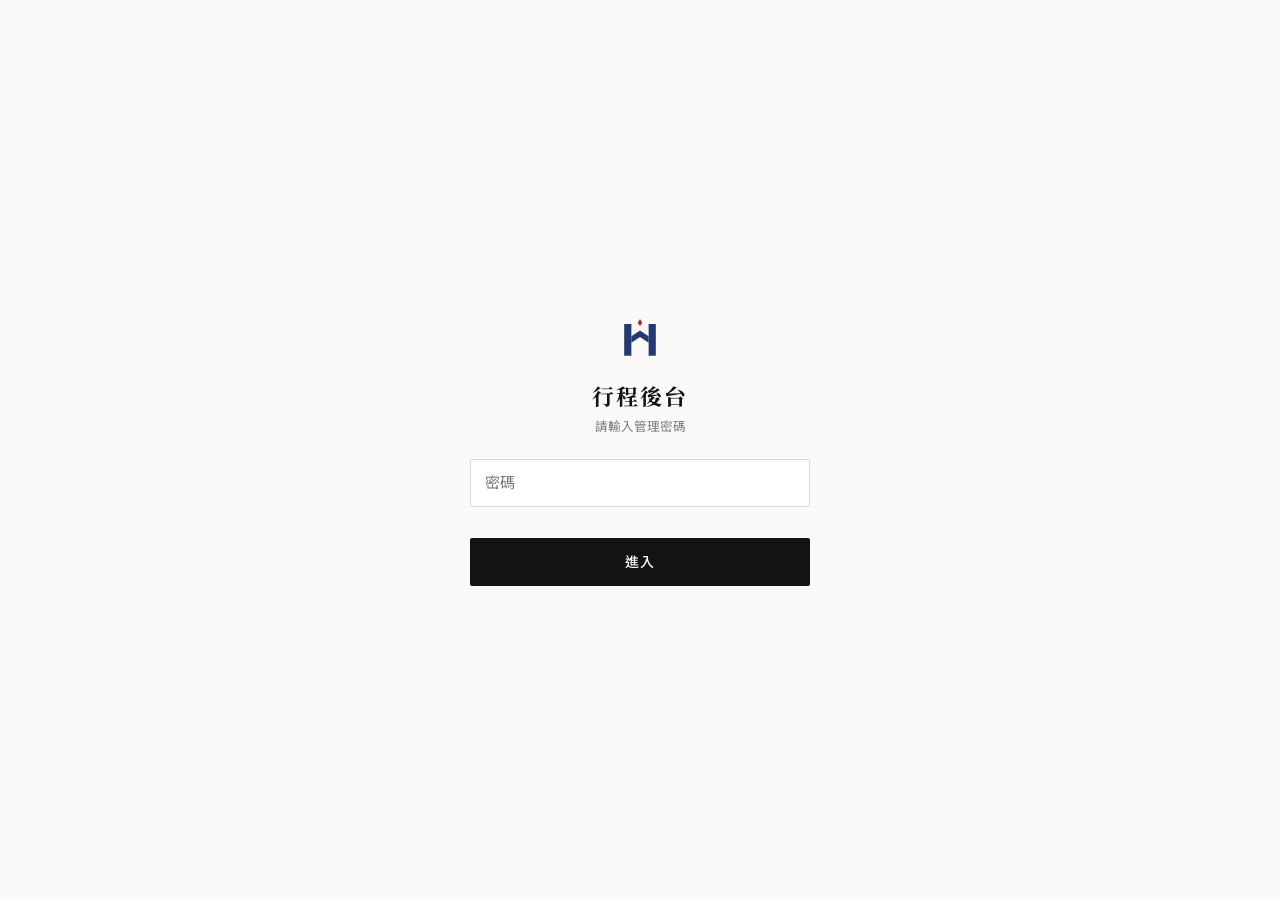
==== admin.html @ 2fbed754 "Build multi-page trilingual site: tours, custom, checkout, admin Expand the single-page company site" ====
<!DOCTYPE html>
<html lang="zh-Hant" data-lang="zh">
<head>
  <meta charset="utf-8">
  <meta name="viewport" content="width=device-width, initial-scale=1">
  <title>行程後台｜Hidden North</title>
  <meta name="robots" content="noindex">
  <link rel="icon" href="assets/symbol-color.svg" type="image/svg+xml">
  <link rel="preconnect" href="https://fonts.googleapis.com">
  <link rel="preconnect" href="https://fonts.gstatic.com" crossorigin>
  <link href="https://fonts.googleapis.com/css2?family=Fraunces:opsz,wght@9..144,400;9..144,500;9..144,600&family=DM+Sans:wght@400;500&family=Noto+Serif+TC:wght@400;500;600&family=Noto+Sans+TC:wght@400;500;700&display=swap" rel="stylesheet">
  <link rel="stylesheet" href="styles.css">
</head>
<body>
  <!-- passcode gate -->
  <div id="gate" style="position:fixed;inset:0;background:var(--snow);z-index:100;display:flex;align-items:center;justify-content:center;padding:24px">
    <form id="gate-form" style="width:100%;max-width:340px;text-align:center">
      <img src="assets/symbol-color.svg" alt="" width="46" height="46" style="margin:0 auto 20px">
      <h1 class="serif" style="font-size:22px;letter-spacing:.08em;margin:0 0 6px">行程後台</h1>
      <p class="admin-note" style="margin:0 0 20px">請輸入管理密碼</p>
      <input class="input" id="gate-pass" type="password" autocomplete="current-password" placeholder="密碼">
      <p class="err-msg" id="gate-err" style="text-align:left"></p>
      <button class="btn btn--primary btn--block" type="submit" style="margin-top:12px">進入</button>
    </form>
  </div>

  <div class="admin-wrap" id="admin" hidden>
    <div class="admin-bar">
      <div style="display:flex;align-items:center;gap:12px">
        <img src="assets/symbol-color.svg" alt="" width="30" height="30">
        <strong style="font-family:var(--sans-ui);letter-spacing:.06em">行程後台</strong>
        <span class="badge" id="count-badge" style="font-size:11px">—</span>
      </div>
      <div style="display:flex;gap:10px;flex-wrap:wrap">
        <button class="btn btn--outline" id="btn-add" style="min-height:42px;padding:11px 18px">＋ 新增行程</button>
        <button class="btn btn--outline" id="btn-reload" style="min-height:42px;padding:11px 18px">重新載入</button>
        <button class="btn btn--outline" id="btn-copy" style="min-height:42px;padding:11px 18px">複製 JSON</button>
        <button class="btn btn--primary" id="btn-export" style="min-height:42px;padding:11px 18px">匯出 tours.json</button>
      </div>
    </div>

    <p class="notice" style="margin-bottom:22px">
      編輯後請按「匯出 tours.json」下載檔案，覆蓋專案中的 <code>data/tours.json</code> 後 push（Vercel 會自動重新部署）。
      編輯中的內容會暫存於此瀏覽器。
    </p>

    <div class="admin-cols">
      <div>
        <div class="admin-list" id="tour-list"></div>
      </div>
      <div class="admin-editor" id="editor">
        <p class="admin-note">請從左側選擇行程，或新增一筆。</p>
      </div>
    </div>
  </div>

  <script src="admin.js"></script>
</body>
</html>
---- styles.css ----
/* =========================================================
   Hidden North — 会社紹介サイト
   Design tokens are fixed per the handoff spec.
   Palette (4 values only):
     墨黑  #141312   雪白 #FBFAF8
     七竈紅(晝) #A5303A   七竈紅(夜) #C4444F
   ========================================================= */

:root {
  --ink: #141312;
  --snow: #FBFAF8;
  --rowan-day: #A5303A;
  --rowan-night: #C4444F;
  --rowan-deep: #8A2731;

  --hairline: rgba(20, 19, 18, .16);
  --hairline-row: rgba(20, 19, 18, .14);
  --hairline-top: rgba(20, 19, 18, .3);
  --text-secondary: rgba(20, 19, 18, .8);
  --text-body: rgba(20, 19, 18, .88);
  --label: rgba(20, 19, 18, .55);
  --address: rgba(20, 19, 18, .62);
  --on-dark: rgba(251, 250, 248, .78);

  --serif-ja: 'Noto Serif JP', serif;
  --serif-tc: 'Noto Serif TC', serif;
  --sans-ja: 'Noto Sans JP', sans-serif;
  --sans-tc: 'Noto Sans TC', sans-serif;
  --fraunces: 'Fraunces', serif;
  --dm: 'DM Sans', sans-serif;
}

* { box-sizing: border-box; }

html { scroll-behavior: smooth; }

body {
  margin: 0;
  background: var(--snow);
  color: var(--ink);
  -webkit-font-smoothing: antialiased;
  text-rendering: optimizeLegibility;
}

a { color: var(--ink); text-decoration: none; }
a:hover { color: var(--rowan-day); }
::selection { background: rgba(165, 48, 58, .16); }

img { display: block; }

/* ---- Language visibility toggle ---- */
html[data-lang="ja"] .lang-zh,
html[data-lang="zh"] .lang-ja { display: none; }

/* Serif/sans helpers bound to active language */
html[data-lang="ja"] .serif { font-family: var(--serif-ja); }
html[data-lang="zh"] .serif { font-family: var(--serif-tc); }
html[data-lang="ja"] .sans  { font-family: var(--sans-ja); }
html[data-lang="zh"] .sans  { font-family: var(--sans-tc); }

/* =========================================================
   Eyebrow / section headings shared
   ========================================================= */
.eyebrow {
  font-family: var(--fraunces);
  font-weight: 500;
  font-size: 12.5px;
  letter-spacing: .42em;
  color: var(--rowan-day);
}
.section-h2 {
  margin: 16px 0 0;
  font-weight: 600;
  font-size: clamp(25px, 3vw, 33px);
  letter-spacing: .14em;
}

/* =========================================================
   0. Hero + nav
   ========================================================= */
.hero {
  position: relative;
  min-height: 92vh;
  display: flex;
  align-items: center;
  justify-content: center;
  background: var(--ink);
  overflow: hidden;
}
/* Full-bleed background photo, forced monochrome per spec.
   To swap the photo, replace assets/hero.jpg (2560×1440, 16:9). */
.hero__bg {
  position: absolute;
  inset: 0;
  background: #141312 url("assets/hero.jpg") center / cover no-repeat;
  filter: grayscale(1) contrast(1.04) brightness(.9);
}

.hero__scrim {
  position: absolute;
  inset: 0;
  background: linear-gradient(180deg,
    rgba(20, 19, 18, .62) 0%,
    rgba(20, 19, 18, .24) 42%,
    rgba(20, 19, 18, .58) 100%);
  pointer-events: none;
}

.nav {
  position: absolute;
  top: 0; left: 0; right: 0;
  z-index: 4;
  display: flex;
  align-items: center;
  justify-content: space-between;
  gap: 20px;
  flex-wrap: wrap;
  padding: 24px clamp(22px, 4vw, 54px);
}
.brand {
  display: flex;
  align-items: center;
  gap: 14px;
  color: var(--snow);
}
.brand:hover { color: var(--snow); opacity: .85; }
.brand img { height: 34px; }
.brand__word { display: flex; align-items: baseline; gap: 11px; }
.brand__latin {
  font-family: var(--fraunces);
  font-weight: 500;
  font-size: 18px;
  letter-spacing: .22em;
}
.brand__cjk {
  font-family: var(--serif-tc), var(--serif-ja);
  font-size: 14px;
  letter-spacing: .3em;
}

.nav__right {
  display: flex;
  align-items: center;
  gap: clamp(16px, 2.6vw, 34px);
  flex-wrap: wrap;
}
.nav__links {
  display: flex;
  gap: clamp(16px, 2.6vw, 34px);
  font-size: 13.5px;
  letter-spacing: .14em;
}
.nav__links a { color: var(--snow); }
.nav__links a:hover { color: var(--snow); opacity: .72; }

.lang-toggle {
  display: flex;
  align-items: center;
  gap: 4px;
  border: 1px solid rgba(251, 250, 248, .4);
  border-radius: 999px;
  padding: 4px 5px;
}
.lang-toggle button {
  font-family: var(--dm), var(--sans-ja), var(--sans-tc);
  font-size: 12.5px;
  letter-spacing: .06em;
  cursor: pointer;
  border: none;
  border-radius: 999px;
  padding: 5px 13px;
  transition: all .25s;
  background: transparent;
  color: rgba(251, 250, 248, .8);
}
.lang-toggle button[aria-pressed="true"] {
  background: rgba(251, 250, 248, .94);
  color: var(--ink);
}

.hero__title {
  position: relative;
  z-index: 2;
  text-align: center;
  padding: 130px 24px 90px;
  color: var(--snow);
}
.hero__title h1 {
  margin: 0;
  font-weight: 500;
  font-size: clamp(30px, 4.6vw, 54px);
  letter-spacing: .14em;
  line-height: 1.6;
  text-wrap: pretty;
}

/* =========================================================
   Generic section wrappers
   ========================================================= */
.section { background: var(--snow); }
.wrap-880 { max-width: 880px; margin: 0 auto; }
.wrap-720 { max-width: 720px; margin: 0 auto; text-align: center; }

/* 1. 理念 */
.philosophy { padding: clamp(110px, 14vw, 180px) 28px; }
.philosophy .lead {
  margin: 0;
  font-weight: 500;
  font-size: clamp(19px, 2.3vw, 25px);
  line-height: 2.3;
  letter-spacing: .07em;
  text-wrap: pretty;
}
.philosophy .rule {
  width: 28px; height: 2px;
  background: var(--rowan-day);
  margin: 56px auto;
}
.philosophy .body {
  margin: 0;
  font-size: clamp(15.5px, 1.5vw, 17.5px);
  line-height: 2.4;
  letter-spacing: .05em;
  color: var(--text-body);
  text-wrap: pretty;
}
.philosophy .body--emph {
  margin: 46px 0 0;
  font-weight: 600;
  color: var(--ink);
}

/* 2. 事業内容 */
.business { padding: 0 28px clamp(90px, 11vw, 140px); }
.biz-list {
  margin-top: 60px;
  border-top: 1px solid var(--hairline);
}
.biz-item {
  display: grid;
  grid-template-columns: clamp(52px, 8vw, 92px) 1fr;
  gap: 14px;
  padding: 38px 0;
  border-bottom: 1px solid var(--hairline);
}
.biz-item__num {
  font-family: var(--fraunces);
  font-size: 19px;
  color: var(--rowan-day);
  line-height: 1.6;
}
.biz-item h3 {
  margin: 0;
  font-weight: 600;
  font-size: 19px;
  letter-spacing: .06em;
  line-height: 1.7;
}
.biz-item p {
  margin: 14px 0 0;
  font-size: 15px;
  line-height: 1.95;
  letter-spacing: .02em;
  color: var(--text-secondary);
  text-wrap: pretty;
}
.biz-note {
  display: inline-block;
  margin-top: 10px;
  font-size: 13px;
  letter-spacing: .06em;
  color: var(--label);
}

/* 3. 会社概要 */
.company { padding: 0 28px clamp(100px, 12vw, 150px); }
.facts {
  margin-top: 56px;
  border-top: 1px solid var(--hairline-top);
}
.facts__row {
  display: grid;
  grid-template-columns: minmax(110px, 190px) 1fr;
  gap: 18px;
  padding: 22px 4px;
  border-bottom: 1px solid var(--hairline-row);
}
.facts__label {
  font-size: 13px;
  font-weight: 500;
  letter-spacing: .12em;
  color: var(--label);
  padding-top: 2px;
}
.facts__value {
  font-size: 15px;
  line-height: 1.9;
}

/* 4. 代表挨拶 */
.greeting { padding: 0 28px clamp(110px, 13vw, 170px); }
.greeting .msg {
  margin: 54px 0 0;
  font-size: clamp(17px, 1.9vw, 21px);
  line-height: 2.4;
  letter-spacing: .06em;
  text-wrap: pretty;
}
.greeting .sign {
  margin: 44px 0 0;
  font-size: 14px;
  letter-spacing: .14em;
  color: rgba(20, 19, 18, .7);
}

/* 5. 聯絡 */
.contact { padding: 0 28px clamp(120px, 14vw, 180px); }
.contact .desc {
  margin: 36px 0 0;
  font-size: 15px;
  line-height: 2;
  letter-spacing: .04em;
  color: var(--text-secondary);
}
.contact__cta { margin-top: 44px; }
.contact__cta a {
  font-family: var(--dm), var(--sans-ja), sans-serif;
  font-weight: 500;
  font-size: clamp(21px, 2.8vw, 28px);
  letter-spacing: .01em;
  color: var(--rowan-day);
  border-bottom: 1px solid rgba(165, 48, 58, .45);
  padding-bottom: 7px;
}
.contact__cta a:hover {
  color: var(--rowan-deep);
  border-bottom-color: var(--rowan-deep);
}
.contact__addr {
  margin: 40px 0 0;
  font-family: var(--sans-ja), var(--sans-tc);
  font-size: 14px;
  letter-spacing: .1em;
  color: var(--address);
}

/* 6. Footer */
.footer {
  background: var(--ink);
  color: var(--on-dark);
  padding: 76px 28px 58px;
}
.footer__inner {
  max-width: 880px;
  margin: 0 auto;
  display: flex;
  flex-direction: column;
  align-items: center;
  gap: 28px;
  text-align: center;
}
.footer__brand { display: flex; align-items: center; gap: 14px; }
.footer__brand img { height: 38px; }
.footer__word {
  display: flex;
  align-items: baseline;
  gap: 11px;
  color: var(--snow);
}
.footer__word .brand__latin { font-size: 17px; }
.footer__word .brand__cjk { font-size: 13.5px; }
.footer__lines {
  font-family: var(--sans-ja);
  font-size: 13.5px;
  letter-spacing: .06em;
  line-height: 2.1;
}
.footer__lines a { color: var(--on-dark); }
.footer__lines a:hover { color: var(--rowan-night); }
.footer__copy {
  font-family: var(--dm);
  font-size: 12px;
  letter-spacing: .16em;
  color: rgba(251, 250, 248, .48);
}

/* Reduced-motion respect */
@media (prefers-reduced-motion: reduce) {
  html { scroll-behavior: auto; }
  .lang-toggle button { transition: none; }
}

/* =========================================================
   ===============  MULTI-PAGE SITE (v2)  ==================
   Extends the brand tokens above. Trilingual: ja / zh / en.
   ========================================================= */
:root {
  --sans-ui: 'DM Sans', 'Noto Sans JP', 'Noto Sans TC', sans-serif;
  --maxw: 1180px;
  --gutter: clamp(20px, 4vw, 54px);
  --head-h: 70px;
}

/* ---- trilingual visibility (extends the 2-lang rule above) ---- */
html[data-lang="ja"] .lang-en,
html[data-lang="zh"] .lang-en,
html[data-lang="en"] .lang-ja,
html[data-lang="en"] .lang-zh { display: none; }
html[data-lang="en"] .serif { font-family: 'Fraunces', 'Noto Serif JP', serif; }
html[data-lang="en"] .sans  { font-family: 'DM Sans', 'Noto Sans JP', sans-serif; }

/* ---- shared layout helpers ---- */
.wrap { max-width: var(--maxw); margin: 0 auto; padding-inline: var(--gutter); }
.wrap-narrow { max-width: 860px; margin: 0 auto; padding-inline: var(--gutter); }
.site-main { min-height: 60vh; }
.pad-y { padding-block: clamp(64px, 9vw, 120px); }
.hr-hair { border: 0; border-top: 1px solid var(--hairline); margin: 0; }

/* reveal on scroll (progressive enhancement: visible unless JS opts in) */
.reveal { opacity: 1; transform: none; transition: opacity .7s ease, transform .7s ease; }
html.js .reveal { opacity: 0; transform: translateY(14px); }
html.js .reveal.is-in { opacity: 1; transform: none; }
@media (prefers-reduced-motion: reduce) { html.js .reveal { opacity: 1; transform: none; transition: none; } }

/* ---- buttons ---- */
.btn {
  display: inline-flex; align-items: center; justify-content: center; gap: .5em;
  font-family: var(--sans-ui); font-weight: 500; font-size: 14px; letter-spacing: .08em;
  line-height: 1; padding: 15px 28px; min-height: 48px; border-radius: 2px;
  border: 1px solid transparent; cursor: pointer; text-decoration: none;
  transition: background-color .22s ease, color .22s ease, border-color .22s ease, opacity .22s ease;
  -webkit-tap-highlight-color: transparent;
}
.btn--primary { background: var(--ink); color: var(--snow); }
.btn--primary:hover { background: #322f2a; color: var(--snow); }
.btn--outline { background: transparent; color: var(--ink); border-color: rgba(20,19,18,.28); }
.btn--outline:hover { border-color: var(--ink); color: var(--ink); }
.btn--accent { background: var(--rowan-day); color: var(--snow); }
.btn--accent:hover { background: var(--rowan-deep); color: var(--snow); }
.btn--light { background: var(--snow); color: var(--ink); }
.btn--light:hover { background: #fff; color: var(--ink); }
.btn--ghost-light { background: transparent; color: var(--snow); border-color: rgba(251,250,248,.5); }
.btn--ghost-light:hover { border-color: var(--snow); background: rgba(251,250,248,.08); color: var(--snow); }
.btn--block { width: 100%; }
.btn:disabled, .btn[aria-disabled="true"] { opacity: .5; cursor: not-allowed; }
.btn:focus-visible, a:focus-visible, button:focus-visible, input:focus-visible,
select:focus-visible, textarea:focus-visible {
  outline: 2px solid var(--rowan-day); outline-offset: 2px;
}

/* ---- site header ---- */
.site-header {
  position: fixed; top: 0; left: 0; right: 0; z-index: 50;
  display: flex; align-items: center; justify-content: space-between; gap: 18px;
  height: var(--head-h); padding-inline: var(--gutter);
  --hdr-fg: var(--ink);
  background: rgba(251,250,248,.92);
  border-bottom: 1px solid var(--hairline);
  -webkit-backdrop-filter: blur(10px); backdrop-filter: blur(10px);
  transition: background-color .3s ease, border-color .3s ease, color .3s ease;
}
.site-header--over:not(.is-scrolled) {
  --hdr-fg: var(--snow);
  background: transparent; border-bottom-color: transparent;
  -webkit-backdrop-filter: none; backdrop-filter: none;
}
.site-header .brand { color: var(--hdr-fg); gap: 12px; }
.site-header .brand:hover { color: var(--hdr-fg); opacity: .82; }
.site-header .brand img { height: 30px; }
.site-header .brand__latin { color: var(--hdr-fg); font-size: 16px; }
.site-header .brand__cjk { color: var(--hdr-fg); font-size: 13px; }
.logo-light { display: none; }
.site-header--over:not(.is-scrolled) .logo-dark { display: none; }
.site-header--over:not(.is-scrolled) .logo-light { display: block; }

.site-nav { display: flex; align-items: center; gap: clamp(14px, 2vw, 30px); }
.site-nav__links { display: flex; align-items: center; gap: clamp(14px, 1.9vw, 30px); }
.site-nav__links a {
  font-family: var(--sans-ui); font-size: 13.5px; letter-spacing: .1em;
  color: var(--hdr-fg); white-space: nowrap; padding: 6px 0; position: relative;
}
.site-nav__links a:hover { color: var(--hdr-fg); opacity: .64; }
.site-nav__links a[aria-current="page"]::after {
  content: ""; position: absolute; left: 0; right: 0; bottom: -2px; height: 1px; background: currentColor; opacity: .5;
}

/* language switch (3-way) — context-aware active pill */
.langswitch {
  display: inline-flex; align-items: center; border: 1px solid currentColor;
  border-radius: 999px; padding: 3px; opacity: .9;
  --ls-bg: var(--ink); --ls-fg: var(--snow);   /* light context default */
}
.langswitch button {
  font-family: var(--sans-ui); font-size: 12px; letter-spacing: .04em; line-height: 1;
  color: inherit; background: transparent; border: 0; border-radius: 999px;
  padding: 7px 11px; min-height: 34px; cursor: pointer; transition: background-color .2s, color .2s;
}
.langswitch button[aria-pressed="true"] { background: var(--ls-bg); color: var(--ls-fg); }
.site-header .langswitch { color: var(--hdr-fg); }
/* dark contexts → light active pill */
.footer2 .langswitch,
.site-header--over:not(.is-scrolled) .langswitch { --ls-bg: var(--snow); --ls-fg: var(--ink); }

.site-header .btn-book { padding: 11px 20px; min-height: 42px; font-size: 13px; }
.site-header--over:not(.is-scrolled) .btn-book { background: var(--snow); color: var(--ink); border-color: var(--snow); }

/* mobile menu */
.menu-toggle { display: none; width: 44px; height: 44px; background: transparent; border: 0; cursor: pointer; color: var(--hdr-fg); align-items: center; justify-content: center; }
.menu-toggle svg { width: 24px; height: 24px; }
.menu-backdrop { display: none; position: fixed; inset: 0; background: rgba(20,19,18,.45); z-index: 59; }
.menu-panel { display: none; }

@media (max-width: 900px) {
  .site-nav__links, .site-header > .site-nav .langswitch, .site-header .btn-book { display: none; }
  .menu-toggle { display: inline-flex; }
  .menu-backdrop.is-open { display: block; }
  .menu-panel {
    display: flex; position: fixed; top: 0; right: 0; bottom: 0; z-index: 60;
    width: min(84vw, 340px); flex-direction: column; gap: 6px;
    background: var(--snow); padding: 26px 26px calc(26px + env(safe-area-inset-bottom));
    transform: translateX(100%); transition: transform .3s ease; overflow-y: auto;
  }
  .menu-panel.is-open { transform: none; box-shadow: -20px 0 60px rgba(20,19,18,.18); }
  .menu-panel__close { align-self: flex-end; width: 44px; height: 44px; border: 0; background: transparent; cursor: pointer; color: var(--ink); }
  .menu-panel a.m-link { font-family: var(--serif-ja); font-size: 22px; letter-spacing: .06em; color: var(--ink); padding: 14px 0; border-bottom: 1px solid var(--hairline); }
  html[data-lang="zh"] .menu-panel a.m-link { font-family: var(--serif-tc); }
  html[data-lang="en"] .menu-panel a.m-link { font-family: 'Fraunces', serif; }
  .menu-panel .langswitch { align-self: flex-start; margin-top: 22px; color: var(--ink); }
  .menu-panel .btn { margin-top: 20px; }
}

/* ---- interior page hero (small) ---- */
.page-hero {
  position: relative; padding-top: calc(var(--head-h) + clamp(44px, 8vw, 96px));
  padding-bottom: clamp(40px, 6vw, 72px); padding-inline: var(--gutter);
  background: var(--snow);
}
.page-hero__inner { max-width: var(--maxw); margin: 0 auto; }
.page-hero .eyebrow { margin-bottom: 14px; }
.page-hero h1 { margin: 0; font-weight: 600; font-size: clamp(30px, 4.4vw, 50px); letter-spacing: .1em; line-height: 1.4; }
.page-hero .lead { margin: 20px 0 0; max-width: 620px; font-size: clamp(15px,1.6vw,17px); line-height: 1.9; color: var(--text-secondary); letter-spacing: .02em; }
.page-hero--photo { background: var(--ink); color: var(--snow); overflow: hidden; }
.page-hero--photo .page-hero__bg { position: absolute; inset: 0; background-size: cover; background-position: center; filter: brightness(.62) saturate(.9); }
.page-hero--photo .page-hero__inner { position: relative; z-index: 2; }
.page-hero--photo h1 { color: var(--snow); }
.page-hero--photo .lead { color: rgba(251,250,248,.86); }

/* ---- notice banners ---- */
.notice {
  font-family: var(--sans-ui); font-size: 12.5px; letter-spacing: .03em; line-height: 1.7;
  color: var(--label); background: rgba(20,19,18,.035);
  border: 1px solid var(--hairline); border-radius: 3px; padding: 12px 16px;
}
.notice--inline { background: transparent; border: 0; padding: 0; color: var(--label); }

/* ---- HOME: paths ---- */
.paths { display: grid; grid-template-columns: 1fr 1fr; gap: 1px; background: var(--hairline); border: 1px solid var(--hairline); margin-top: 48px; }
.path {
  position: relative; display: flex; flex-direction: column; min-height: 320px;
  background: var(--snow); padding: clamp(28px, 4vw, 48px); overflow: hidden;
  color: var(--ink); text-decoration: none; transition: background-color .3s ease;
}
.path:hover { background: #fff; color: var(--ink); }
.path__img { position: absolute; inset: 0; background-size: cover; background-position: center; opacity: 0; transition: opacity .5s ease; }
.path:hover .path__img { opacity: .1; }
.path__num { font-family: var(--fraunces); font-size: 13px; letter-spacing: .3em; color: var(--rowan-day); position: relative; }
.path__title { margin: auto 0 10px; font-weight: 600; font-size: clamp(23px,2.6vw,30px); letter-spacing: .08em; position: relative; }
.path__desc { margin: 0; font-family: var(--sans-ui); font-size: 14.5px; line-height: 1.85; color: var(--text-secondary); max-width: 32ch; position: relative; }
.path__go { margin-top: 22px; font-family: var(--sans-ui); font-size: 13px; letter-spacing: .14em; color: var(--rowan-day); position: relative; }
@media (max-width: 720px) { .paths { grid-template-columns: 1fr; } .path { min-height: 240px; } }

/* ---- HOME: why ---- */
.why-grid { display: grid; grid-template-columns: repeat(3, 1fr); gap: clamp(28px, 4vw, 54px); margin-top: 52px; }
.why-item h3 { margin: 0 0 12px; font-weight: 600; font-size: 19px; letter-spacing: .04em; line-height: 1.6; }
.why-item p { margin: 0; font-family: var(--sans-ui); font-size: 14.5px; line-height: 1.9; color: var(--text-secondary); }
.why-item .why-num { font-family: var(--fraunces); font-size: 13px; letter-spacing: .3em; color: var(--rowan-day); display: block; margin-bottom: 16px; }
@media (max-width: 820px) { .why-grid { grid-template-columns: 1fr; gap: 34px; } }

/* ---- TOUR CARDS / listing ---- */
.tour-filters { display: flex; gap: 8px; flex-wrap: wrap; margin: 8px 0 40px; }
.tour-filters button {
  font-family: var(--sans-ui); font-size: 13px; letter-spacing: .06em; color: var(--text-secondary);
  background: transparent; border: 1px solid var(--hairline); border-radius: 999px;
  padding: 9px 18px; min-height: 40px; cursor: pointer; transition: all .2s;
}
.tour-filters button:hover { border-color: rgba(20,19,18,.4); color: var(--ink); }
.tour-filters button[aria-pressed="true"] { background: var(--ink); color: var(--snow); border-color: var(--ink); }

.tour-grid { display: grid; grid-template-columns: repeat(3, 1fr); gap: clamp(22px, 3vw, 40px); }
@media (max-width: 980px) { .tour-grid { grid-template-columns: repeat(2, 1fr); } }
@media (max-width: 620px) { .tour-grid { grid-template-columns: 1fr; } }

.tcard { display: flex; flex-direction: column; text-decoration: none; color: var(--ink); }
.tcard__media { position: relative; aspect-ratio: 3 / 2; overflow: hidden; background: #e9e7e3; border-radius: 2px; }
.tcard__media img { width: 100%; height: 100%; object-fit: cover; transition: transform .7s cubic-bezier(.2,.6,.2,1); }
.tcard:hover .tcard__media img { transform: scale(1.04); }
.tcard__tag { position: absolute; top: 12px; left: 12px; font-family: var(--sans-ui); font-size: 11px; letter-spacing: .12em; text-transform: uppercase; color: var(--snow); background: rgba(20,19,18,.72); padding: 5px 10px; border-radius: 2px; }
.tcard__area { margin: 16px 0 0; font-family: var(--sans-ui); font-size: 12px; letter-spacing: .18em; text-transform: uppercase; color: var(--rowan-day); }
.tcard__title { margin: 9px 0 0; font-weight: 600; font-size: 20px; letter-spacing: .03em; line-height: 1.5; }
.tcard__sum { margin: 10px 0 0; font-family: var(--sans-ui); font-size: 14px; line-height: 1.8; color: var(--text-secondary); }
.tcard__foot { margin-top: 16px; padding-top: 14px; border-top: 1px solid var(--hairline); display: flex; align-items: baseline; justify-content: space-between; gap: 10px; }
.tcard__price { font-family: var(--fraunces); font-size: 19px; color: var(--ink); }
.tcard__price small { font-family: var(--sans-ui); font-size: 11px; letter-spacing: .04em; color: var(--label); }
.tcard__dur { font-family: var(--sans-ui); font-size: 12.5px; letter-spacing: .04em; color: var(--text-secondary); }

/* ---- TOUR DETAIL ---- */
.detail-top { display: grid; grid-template-columns: 1.3fr 1fr; gap: clamp(20px,3vw,40px); align-items: stretch; }
@media (max-width: 860px) { .detail-top { grid-template-columns: 1fr; } }
.detail-gallery { display: grid; gap: 10px; }
.detail-gallery__main { aspect-ratio: 16/10; border-radius: 2px; overflow: hidden; background: #e9e7e3; }
.detail-gallery__main img { width: 100%; height: 100%; object-fit: cover; }
.detail-gallery__thumbs { display: flex; gap: 10px; }
.detail-gallery__thumbs img { width: 90px; height: 64px; object-fit: cover; border-radius: 2px; cursor: pointer; opacity: .7; transition: opacity .2s; }
.detail-gallery__thumbs img:hover, .detail-gallery__thumbs img[aria-current="true"] { opacity: 1; }
.detail-intro .eyebrow { color: var(--rowan-day); }
.detail-meta { display: flex; flex-wrap: wrap; gap: 26px; margin-top: 24px; padding-top: 22px; border-top: 1px solid var(--hairline); }
.detail-meta__item .k { font-family: var(--sans-ui); font-size: 11px; letter-spacing: .14em; text-transform: uppercase; color: var(--label); }
.detail-meta__item .v { font-family: var(--sans-ui); font-size: 14.5px; color: var(--ink); margin-top: 5px; }

.detail-body { display: grid; grid-template-columns: 1fr 360px; gap: clamp(30px,5vw,72px); margin-top: clamp(48px,7vw,88px); align-items: start; }
@media (max-width: 920px) { .detail-body { grid-template-columns: 1fr; } }
.detail-section + .detail-section { margin-top: clamp(40px,6vw,64px); }
.detail-section h2 { margin: 0 0 24px; font-weight: 600; font-size: clamp(21px,2.4vw,27px); letter-spacing: .08em; }
.hl-list { list-style: none; margin: 0; padding: 0; display: grid; gap: 14px; }
.hl-list li { font-family: var(--sans-ui); font-size: 15px; line-height: 1.7; padding-left: 26px; position: relative; color: var(--ink); }
.hl-list li::before { content: ""; position: absolute; left: 0; top: .62em; width: 10px; height: 1px; background: var(--rowan-day); }

.timeline { list-style: none; margin: 0; padding: 0; }
.timeline li { display: grid; grid-template-columns: 96px 1fr; gap: 18px; padding: 20px 0; border-top: 1px solid var(--hairline); }
.timeline li:last-child { border-bottom: 1px solid var(--hairline); }
.timeline .t-time { font-family: var(--fraunces); font-size: 13px; letter-spacing: .08em; color: var(--rowan-day); line-height: 1.7; }
.timeline .t-title { font-weight: 600; font-size: 16px; letter-spacing: .03em; margin: 0; }
.timeline .t-desc { font-family: var(--sans-ui); font-size: 14px; line-height: 1.8; color: var(--text-secondary); margin: 6px 0 0; }
@media (max-width: 520px) { .timeline li { grid-template-columns: 1fr; gap: 6px; } }

.inex { display: grid; grid-template-columns: 1fr 1fr; gap: clamp(24px,4vw,44px); }
@media (max-width: 560px) { .inex { grid-template-columns: 1fr; } }
.inex ul { list-style: none; margin: 10px 0 0; padding: 0; display: grid; gap: 11px; }
.inex li { font-family: var(--sans-ui); font-size: 14px; line-height: 1.7; padding-left: 22px; position: relative; color: var(--text-secondary); }
.inex .yes li::before { content: "＋"; position: absolute; left: 0; color: var(--rowan-day); font-size: 12px; top: .25em; }
.inex .no li::before { content: "−"; position: absolute; left: 2px; color: var(--label); top: .1em; }
.inex h3 { font-family: var(--sans-ui); font-size: 12px; letter-spacing: .14em; text-transform: uppercase; color: var(--label); margin: 0; }

/* booking widget (sticky) */
.book-box { position: sticky; top: calc(var(--head-h) + 20px); border: 1px solid var(--hairline); border-radius: 3px; padding: 26px; background: var(--snow); }
.book-box__price { font-family: var(--fraunces); font-size: 28px; color: var(--ink); }
.book-box__price small { font-family: var(--sans-ui); font-size: 12px; letter-spacing: .04em; color: var(--label); }
.book-box .field { margin-top: 18px; }
.book-box__total { display: flex; align-items: baseline; justify-content: space-between; margin: 22px 0 18px; padding-top: 16px; border-top: 1px solid var(--hairline); }
.book-box__total .k { font-family: var(--sans-ui); font-size: 13px; letter-spacing: .06em; color: var(--text-secondary); }
.book-box__total .v { font-family: var(--fraunces); font-size: 24px; }

/* ---- FORMS ---- */
.field { display: block; }
.field > label, .field-label { display: block; font-family: var(--sans-ui); font-size: 12.5px; letter-spacing: .08em; color: var(--text-secondary); margin-bottom: 8px; }
.field .req { color: var(--rowan-day); font-size: 11px; margin-left: 4px; letter-spacing: .1em; }
.input, .select, .textarea {
  width: 100%; font-family: var(--sans-ui); font-size: 15px; color: var(--ink);
  background: #fff; border: 1px solid var(--hairline); border-radius: 2px;
  padding: 13px 14px; min-height: 48px; transition: border-color .2s; -webkit-appearance: none; appearance: none;
}
.textarea { min-height: 120px; resize: vertical; line-height: 1.7; }
.input:hover, .select:hover, .textarea:hover { border-color: rgba(20,19,18,.3); }
.input:focus, .select:focus, .textarea:focus { border-color: var(--ink); outline: none; }
.input.is-error, .select.is-error, .textarea.is-error { border-color: var(--rowan-day); }
.select { background-image: url("data:image/svg+xml,%3Csvg xmlns='http://www.w3.org/2000/svg' width='12' height='8' viewBox='0 0 12 8'%3E%3Cpath d='M1 1l5 5 5-5' fill='none' stroke='%23141312' stroke-width='1.4'/%3E%3C/svg%3E"); background-repeat: no-repeat; background-position: right 14px center; padding-right: 36px; cursor: pointer; }
.err-msg { font-family: var(--sans-ui); font-size: 12px; color: var(--rowan-day); margin-top: 6px; min-height: 1px; }
.field-row { display: grid; grid-template-columns: 1fr 1fr; gap: 16px; }
@media (max-width: 560px) { .field-row { grid-template-columns: 1fr; } }
.form-grid { display: grid; gap: 20px; }

/* interest chips (checkbox) */
.chips { display: flex; flex-wrap: wrap; gap: 10px; }
.chip { position: relative; }
.chip input { position: absolute; opacity: 0; inset: 0; cursor: pointer; }
.chip span { display: inline-flex; align-items: center; min-height: 42px; padding: 0 16px; font-family: var(--sans-ui); font-size: 13.5px; letter-spacing: .03em; color: var(--text-secondary); border: 1px solid var(--hairline); border-radius: 999px; transition: all .2s; }
.chip input:hover + span { border-color: rgba(20,19,18,.35); }
.chip input:checked + span { background: var(--ink); color: var(--snow); border-color: var(--ink); }
.chip input:focus-visible + span { outline: 2px solid var(--rowan-day); outline-offset: 2px; }

/* steps / process */
.steps { display: grid; grid-template-columns: repeat(3,1fr); gap: clamp(20px,3vw,40px); margin-top: 48px; }
@media (max-width: 720px){ .steps { grid-template-columns: 1fr; gap: 26px; } }
.step__n { font-family: var(--fraunces); font-size: 13px; letter-spacing: .3em; color: var(--rowan-day); }
.step h3 { margin: 14px 0 8px; font-weight: 600; font-size: 18px; letter-spacing: .04em; }
.step p { margin: 0; font-family: var(--sans-ui); font-size: 14px; line-height: 1.8; color: var(--text-secondary); }

/* success panel */
.panel-success { text-align: center; max-width: 560px; margin: 0 auto; padding: clamp(40px,7vw,72px) 0; }
.panel-success .mark { width: 52px; height: 52px; margin: 0 auto 26px; border-radius: 999px; border: 1px solid var(--rowan-day); display: flex; align-items: center; justify-content: center; }
.panel-success .mark svg { width: 22px; height: 22px; stroke: var(--rowan-day); }
.panel-success h2 { font-weight: 600; font-size: clamp(24px,3vw,32px); letter-spacing: .08em; margin: 0 0 16px; }
.panel-success p { font-family: var(--sans-ui); font-size: 15px; line-height: 1.9; color: var(--text-secondary); margin: 0 auto; max-width: 42ch; }

/* ---- CHECKOUT ---- */
.co-grid { display: grid; grid-template-columns: 1fr 380px; gap: clamp(30px,5vw,64px); align-items: start; }
@media (max-width: 920px) { .co-grid { grid-template-columns: 1fr; } }
.co-steps { display: flex; gap: 10px; align-items: center; margin-bottom: 36px; flex-wrap: wrap; }
.co-steps .s { display: inline-flex; align-items: center; gap: 9px; font-family: var(--sans-ui); font-size: 12.5px; letter-spacing: .06em; color: var(--label); }
.co-steps .s .n { width: 24px; height: 24px; border-radius: 999px; border: 1px solid var(--hairline); display: inline-flex; align-items: center; justify-content: center; font-size: 12px; }
.co-steps .s.is-active { color: var(--ink); }
.co-steps .s.is-active .n { background: var(--ink); color: var(--snow); border-color: var(--ink); }
.co-steps .s.is-done .n { background: var(--rowan-day); color: var(--snow); border-color: var(--rowan-day); }
.co-steps .sep { width: 22px; height: 1px; background: var(--hairline); }

.summary-box { border: 1px solid var(--hairline); border-radius: 3px; overflow: hidden; }
.summary-box__media { aspect-ratio: 16/9; background: #e9e7e3; }
.summary-box__media img { width: 100%; height: 100%; object-fit: cover; }
.summary-box__body { padding: 22px; }
.summary-box h3 { margin: 0 0 4px; font-weight: 600; font-size: 17px; letter-spacing: .03em; }
.summary-box .srow { display: flex; justify-content: space-between; gap: 10px; font-family: var(--sans-ui); font-size: 13.5px; color: var(--text-secondary); padding: 7px 0; }
.summary-box .srow.total { border-top: 1px solid var(--hairline); margin-top: 8px; padding-top: 14px; color: var(--ink); align-items: baseline; }
.summary-box .srow.total .v { font-family: var(--fraunces); font-size: 22px; }

.pay-card { border: 1px solid var(--hairline); border-radius: 3px; padding: 22px; background: #fff; }
.card-icons { display: flex; gap: 6px; }
.card-icons span { width: 34px; height: 22px; border: 1px solid var(--hairline); border-radius: 3px; display: inline-flex; align-items: center; justify-content: center; font-family: var(--sans-ui); font-size: 8px; letter-spacing: .04em; color: var(--label); }

.co-actions { display: flex; gap: 12px; margin-top: 28px; align-items: center; flex-wrap: wrap; }

/* ---- ADMIN ---- */
.admin-wrap { max-width: 1120px; margin: 0 auto; padding: 28px var(--gutter) 80px; }
.admin-bar { display: flex; align-items: center; justify-content: space-between; gap: 16px; flex-wrap: wrap; padding: 18px 0; border-bottom: 1px solid var(--hairline); margin-bottom: 28px; }
.admin-cols { display: grid; grid-template-columns: 300px 1fr; gap: 28px; align-items: start; }
@media (max-width: 820px) { .admin-cols { grid-template-columns: 1fr; } }
.admin-list { border: 1px solid var(--hairline); border-radius: 3px; overflow: hidden; }
.admin-list button.row { display: flex; width: 100%; text-align: left; gap: 10px; justify-content: space-between; align-items: center; padding: 13px 15px; background: #fff; border: 0; border-bottom: 1px solid var(--hairline); cursor: pointer; font-family: var(--sans-ui); font-size: 13.5px; color: var(--ink); }
.admin-list button.row:hover { background: #faf9f7; }
.admin-list button.row.is-active { background: #f2efea; }
.admin-list .badge { font-size: 10px; letter-spacing: .1em; text-transform: uppercase; color: var(--label); border: 1px solid var(--hairline); border-radius: 999px; padding: 2px 8px; }
.admin-editor { border: 1px solid var(--hairline); border-radius: 3px; padding: 24px; }
.admin-editor .field + .field, .admin-editor .field-row + .field { margin-top: 16px; }
.admin-note { font-family: var(--sans-ui); font-size: 12.5px; color: var(--label); line-height: 1.7; }
.lang-tabs { display: inline-flex; border: 1px solid var(--hairline); border-radius: 999px; padding: 3px; margin-bottom: 8px; }
.lang-tabs button { font-family: var(--sans-ui); font-size: 11.5px; letter-spacing: .06em; border: 0; background: transparent; padding: 5px 12px; border-radius: 999px; cursor: pointer; color: var(--text-secondary); }
.lang-tabs button.is-active { background: var(--ink); color: var(--snow); }

/* ---- FOOTER v2 ---- */
.footer2 { background: var(--ink); color: rgba(251,250,248,.7); padding: clamp(54px,7vw,84px) var(--gutter) 40px; }
.footer2__inner { max-width: var(--maxw); margin: 0 auto; display: grid; grid-template-columns: 1.4fr 1fr 1fr; gap: clamp(28px,5vw,64px); }
@media (max-width: 760px) { .footer2__inner { grid-template-columns: 1fr; gap: 36px; } }
.footer2 .brand__latin, .footer2 .brand__cjk { color: var(--snow); }
.footer2 .f-tag { font-family: var(--serif-tc), var(--serif-ja); font-size: 15px; letter-spacing: .12em; color: rgba(251,250,248,.84); margin: 18px 0 0; }
.footer2 .f-addr { font-family: var(--sans-ui); font-size: 13px; line-height: 2; color: rgba(251,250,248,.66); margin: 16px 0 0; }
.footer2 .f-addr a { color: rgba(251,250,248,.84); }
.footer2 .f-addr a:hover { color: var(--rowan-night); }
.footer2 h4 { font-family: var(--sans-ui); font-size: 11px; letter-spacing: .18em; text-transform: uppercase; color: rgba(251,250,248,.5); margin: 4px 0 18px; font-weight: 500; }
.footer2 .f-links { display: grid; gap: 11px; }
.footer2 .f-links a { font-family: var(--sans-ui); font-size: 13.5px; color: rgba(251,250,248,.78); letter-spacing: .03em; }
.footer2 .f-links a:hover { color: var(--snow); }
.footer2__base { max-width: var(--maxw); margin: clamp(40px,6vw,64px) auto 0; padding-top: 24px; border-top: 1px solid rgba(251,250,248,.12); display: flex; justify-content: space-between; gap: 14px; flex-wrap: wrap; }
.footer2__base span { font-family: 'DM Sans', sans-serif; font-size: 11.5px; letter-spacing: .12em; color: rgba(251,250,248,.44); }

/* utility text */
.t-center { text-align: center; }
.mt-s { margin-top: 14px; } .mt-m { margin-top: 28px; } .mt-l { margin-top: 48px; }
.eyebrow--dark { color: #E79AA0; }
.section-lead { font-family: var(--sans-ui); font-size: clamp(15px,1.6vw,17px); line-height: 1.9; color: var(--text-secondary); max-width: 60ch; margin: 18px 0 0; }
.sec-head h2 { margin: 14px 0 0; font-weight: 600; font-size: clamp(25px,3vw,34px); letter-spacing: .1em; }

/* home hero extras */
.hero__sub { margin: 22px auto 0; max-width: 42ch; font-family: var(--sans-ui); font-size: clamp(14px,1.6vw,16px); line-height: 1.9; letter-spacing: .04em; color: rgba(251,250,248,.86); }
.hero__cta { margin-top: 38px; display: flex; gap: 14px; justify-content: center; flex-wrap: wrap; }
.cta-band { background: var(--ink); color: var(--snow); text-align: center; padding: clamp(60px,9vw,110px) var(--gutter); }
.cta-band h2 { font-weight: 600; font-size: clamp(24px,3.2vw,38px); letter-spacing: .1em; margin: 0 0 10px; color: var(--snow); }
.cta-band p { font-family: var(--sans-ui); font-size: 15px; line-height: 1.9; color: rgba(251,250,248,.8); max-width: 48ch; margin: 0 auto 32px; }
.featured-head { display: flex; align-items: flex-end; justify-content: space-between; gap: 20px; flex-wrap: wrap; margin-bottom: 44px; }
.featured-head a { font-family: var(--sans-ui); font-size: 13px; letter-spacing: .12em; color: var(--rowan-day); white-space: nowrap; }
.featured-head a:hover { color: var(--rowan-deep); }
.link-arrow::after { content: " →"; }
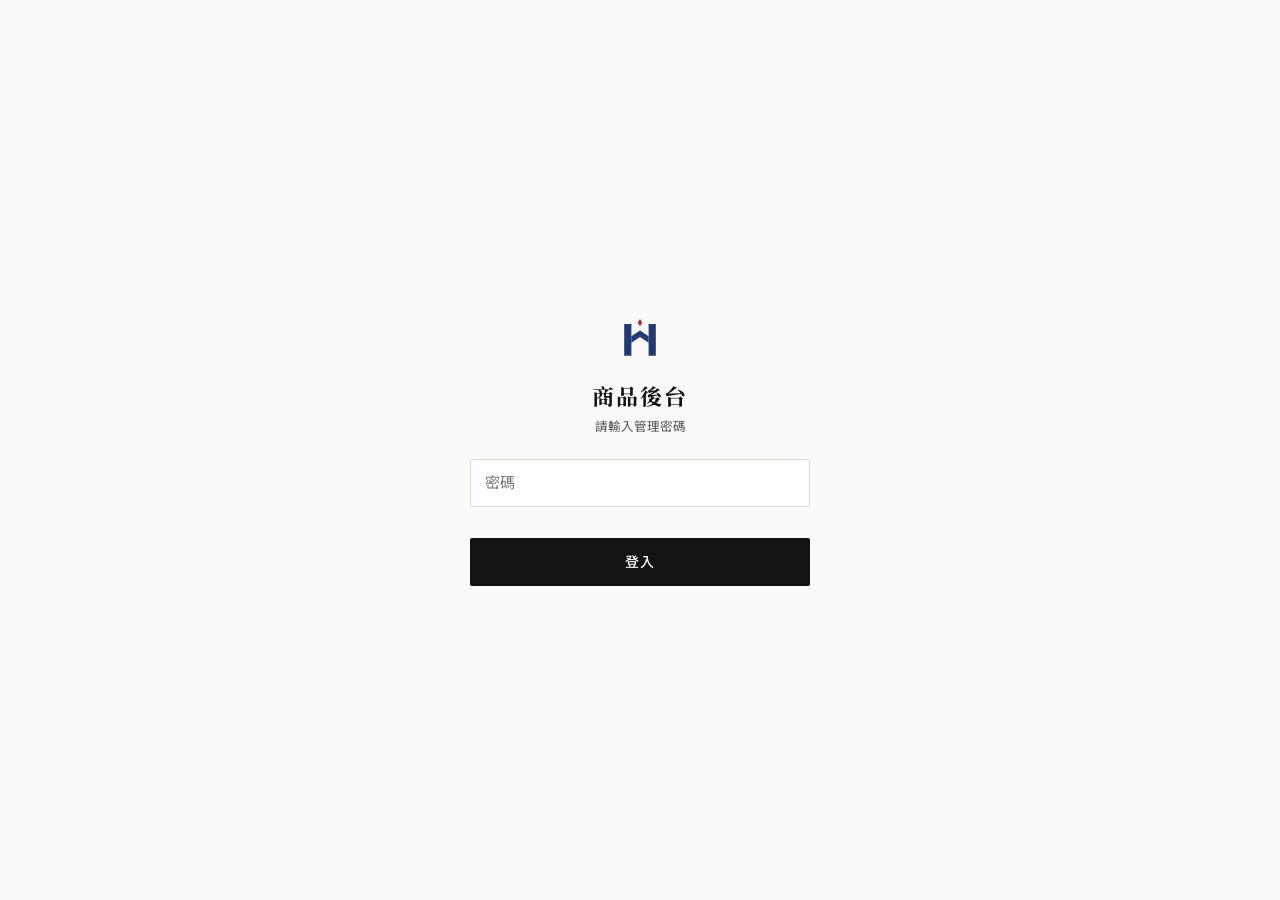
==== commit 4b79ed30: "Add product back-office with one-click publish - admin.html/admin.js: form-based editor for every to" ====
--- a/admin.html
+++ b/admin.html
@@ -3,7 +3,7 @@
 <head>
   <meta charset="utf-8">
   <meta name="viewport" content="width=device-width, initial-scale=1">
-  <title>行程後台｜Hidden North</title>
+  <title>商品後台｜Hidden North</title>
   <meta name="robots" content="noindex">
   <link rel="icon" href="assets/symbol-color.svg" type="image/svg+xml">
   <link rel="preconnect" href="https://fonts.googleapis.com">
@@ -11,16 +11,17 @@
   <link href="https://fonts.googleapis.com/css2?family=Fraunces:opsz,wght@9..144,400;9..144,500;9..144,600&family=DM+Sans:wght@400;500&family=Noto+Serif+TC:wght@400;500;600&family=Noto+Sans+TC:wght@400;500;700&display=swap" rel="stylesheet">
   <link rel="stylesheet" href="styles.css">
 </head>
-<body>
-  <!-- passcode gate -->
-  <div id="gate" style="position:fixed;inset:0;background:var(--snow);z-index:100;display:flex;align-items:center;justify-content:center;padding:24px">
+<body class="adm">
+  <!-- login -->
+  <div id="gate" class="adm-gate">
     <form id="gate-form" style="width:100%;max-width:340px;text-align:center">
       <img src="assets/symbol-color.svg" alt="" width="46" height="46" style="margin:0 auto 20px">
-      <h1 class="serif" style="font-size:22px;letter-spacing:.08em;margin:0 0 6px">行程後台</h1>
+      <h1 class="serif" style="font-size:22px;letter-spacing:.08em;margin:0 0 6px">商品後台</h1>
       <p class="admin-note" style="margin:0 0 20px">請輸入管理密碼</p>
+      <label for="gate-pass" class="sr-only">密碼</label>
       <input class="input" id="gate-pass" type="password" autocomplete="current-password" placeholder="密碼">
       <p class="err-msg" id="gate-err" style="text-align:left"></p>
-      <button class="btn btn--primary btn--block" type="submit" style="margin-top:12px">進入</button>
+      <button class="btn btn--primary btn--block" type="submit" id="gate-btn" style="margin-top:12px">登入</button>
     </form>
   </div>
 
@@ -28,32 +29,29 @@
     <div class="admin-bar">
       <div style="display:flex;align-items:center;gap:12px">
         <img src="assets/symbol-color.svg" alt="" width="30" height="30">
-        <strong style="font-family:var(--sans-ui);letter-spacing:.06em">行程後台</strong>
-        <span class="badge" id="count-badge" style="font-size:11px">—</span>
+        <strong style="font-family:var(--sans-ui);letter-spacing:.06em">商品後台</strong>
+        <span class="badge" id="mode-badge"></span>
       </div>
       <div style="display:flex;gap:10px;flex-wrap:wrap">
-        <button class="btn btn--outline" id="btn-add" style="min-height:42px;padding:11px 18px">＋ 新增行程</button>
-        <button class="btn btn--outline" id="btn-reload" style="min-height:42px;padding:11px 18px">重新載入</button>
-        <button class="btn btn--outline" id="btn-copy" style="min-height:42px;padding:11px 18px">複製 JSON</button>
-        <button class="btn btn--primary" id="btn-export" style="min-height:42px;padding:11px 18px">匯出 tours.json</button>
+        <button class="btn btn--outline adm-btn" id="btn-add">＋ 新增商品</button>
+        <button class="btn btn--outline adm-btn" id="btn-reload">重新載入</button>
+        <button class="btn btn--outline adm-btn" id="btn-export" hidden>匯出 tours.json</button>
+        <button class="btn btn--primary adm-btn" id="btn-publish" disabled>發佈到網站</button>
       </div>
     </div>
 
-    <p class="notice" style="margin-bottom:22px">
-      編輯後請按「匯出 tours.json」下載檔案，覆蓋專案中的 <code>data/tours.json</code> 後 push（Vercel 會自動重新部署）。
-      編輯中的內容會暫存於此瀏覽器。
-    </p>
+    <div id="status" class="adm-status" aria-live="polite"></div>
 
     <div class="admin-cols">
       <div>
         <div class="admin-list" id="tour-list"></div>
+        <p class="admin-note" style="margin-top:12px">「草稿」不會出現在網站上。改好後按右上角「發佈到網站」，約 1 分鐘後生效。</p>
       </div>
-      <div class="admin-editor" id="editor">
-        <p class="admin-note">請從左側選擇行程，或新增一筆。</p>
-      </div>
+      <div id="editor"></div>
     </div>
   </div>
 
+  <script src="tour-schema.js"></script>
   <script src="admin.js"></script>
 </body>
 </html>
--- a/styles.css
+++ b/styles.css
@@ -18,8 +18,8 @@
   --hairline-top: rgba(20, 19, 18, .3);
   --text-secondary: rgba(20, 19, 18, .8);
   --text-body: rgba(20, 19, 18, .88);
-  --label: rgba(20, 19, 18, .55);
-  --address: rgba(20, 19, 18, .62);
+  --label: rgba(20, 19, 18, .72);
+  --address: rgba(20, 19, 18, .74);
   --on-dark: rgba(251, 250, 248, .78);
 
   --serif-ja: 'Noto Serif JP', serif;
@@ -38,6 +38,7 @@
   margin: 0;
   background: var(--snow);
   color: var(--ink);
+  font-family: var(--sans-ui);
   -webkit-font-smoothing: antialiased;
   text-rendering: optimizeLegibility;
 }
@@ -81,6 +82,7 @@
 .hero {
   position: relative;
   min-height: 92vh;
+  min-height: 92svh;
   display: flex;
   align-items: center;
   justify-content: center;
@@ -265,7 +267,7 @@
   text-wrap: pretty;
 }
 .biz-note {
-  display: inline-block;
+  display: block;
   margin-top: 10px;
   font-size: 13px;
   letter-spacing: .06em;
@@ -689,7 +691,7 @@
 .panel-success { text-align: center; max-width: 560px; margin: 0 auto; padding: clamp(40px,7vw,72px) 0; }
 .panel-success .mark { width: 52px; height: 52px; margin: 0 auto 26px; border-radius: 999px; border: 1px solid var(--rowan-day); display: flex; align-items: center; justify-content: center; }
 .panel-success .mark svg { width: 22px; height: 22px; stroke: var(--rowan-day); }
-.panel-success h2 { font-weight: 600; font-size: clamp(24px,3vw,32px); letter-spacing: .08em; margin: 0 0 16px; }
+.panel-success h1, .panel-success h2 { font-weight: 600; font-size: clamp(24px,3vw,32px); letter-spacing: .08em; margin: 0 0 16px; }
 .panel-success p { font-family: var(--sans-ui); font-size: 15px; line-height: 1.9; color: var(--text-secondary); margin: 0 auto; max-width: 42ch; }
 
 /* ---- CHECKOUT ---- */
@@ -714,7 +716,7 @@
 
 .pay-card { border: 1px solid var(--hairline); border-radius: 3px; padding: 22px; background: #fff; }
 .card-icons { display: flex; gap: 6px; }
-.card-icons span { width: 34px; height: 22px; border: 1px solid var(--hairline); border-radius: 3px; display: inline-flex; align-items: center; justify-content: center; font-family: var(--sans-ui); font-size: 8px; letter-spacing: .04em; color: var(--label); }
+.card-icons span { width: 38px; height: 24px; border: 1px solid var(--hairline); border-radius: 3px; display: inline-flex; align-items: center; justify-content: center; font-family: var(--sans-ui); font-size: 10px; letter-spacing: .02em; color: var(--text-secondary); }
 
 .co-actions { display: flex; gap: 12px; margin-top: 28px; align-items: center; flex-wrap: wrap; }
 
@@ -749,7 +751,7 @@
 .footer2 .f-links a { font-family: var(--sans-ui); font-size: 13.5px; color: rgba(251,250,248,.78); letter-spacing: .03em; }
 .footer2 .f-links a:hover { color: var(--snow); }
 .footer2__base { max-width: var(--maxw); margin: clamp(40px,6vw,64px) auto 0; padding-top: 24px; border-top: 1px solid rgba(251,250,248,.12); display: flex; justify-content: space-between; gap: 14px; flex-wrap: wrap; }
-.footer2__base span { font-family: 'DM Sans', sans-serif; font-size: 11.5px; letter-spacing: .12em; color: rgba(251,250,248,.44); }
+.footer2__base span { font-family: 'DM Sans', sans-serif; font-size: 11.5px; letter-spacing: .12em; color: rgba(251,250,248,.6); }
 
 /* utility text */
 .t-center { text-align: center; }
@@ -768,3 +770,97 @@
 .featured-head a { font-family: var(--sans-ui); font-size: 13px; letter-spacing: .12em; color: var(--rowan-day); white-space: nowrap; }
 .featured-head a:hover { color: var(--rowan-deep); }
 .link-arrow::after { content: " →"; }
+
+/* ---- review fixes: card title serif, gallery thumb buttons, mobile booking bar ---- */
+.tcard__title { font-family: var(--serif-ja); }
+html[data-lang="zh"] .tcard__title { font-family: var(--serif-tc); }
+html[data-lang="en"] .tcard__title { font-family: 'Fraunces', serif; }
+
+.detail-gallery__thumbs button { padding: 0; border: 0; background: none; cursor: pointer; line-height: 0; border-radius: 2px; }
+.detail-gallery__thumbs button img { width: 90px; height: 64px; object-fit: cover; border-radius: 2px; opacity: .65; transition: opacity .2s; }
+.detail-gallery__thumbs button:hover img,
+.detail-gallery__thumbs button[aria-current="true"] img { opacity: 1; }
+
+.tour-cta-bar { display: none; }
+@media (max-width: 920px) {
+  .tour-cta-bar {
+    position: fixed; left: 0; right: 0; bottom: 0; z-index: 40;
+    display: flex; align-items: center; justify-content: space-between; gap: 14px;
+    padding: 12px 16px calc(12px + env(safe-area-inset-bottom));
+    background: rgba(251,250,248,.96); -webkit-backdrop-filter: blur(8px); backdrop-filter: blur(8px);
+    border-top: 1px solid var(--hairline);
+  }
+  .tour-cta-bar .p { font-family: var(--fraunces); font-size: 18px; color: var(--ink); }
+  .tour-cta-bar .p small { font-family: var(--sans-ui); font-size: 11px; color: var(--label); }
+  .tour-cta-bar .btn { min-height: 46px; padding: 12px 22px; }
+  body.has-cta-bar { padding-bottom: 80px; }
+}
+
+/* ---------- booking: participant steppers, meeting point, confirmations ---------- */
+.timeline li { grid-template-columns: 112px 1fr; }
+@media (max-width: 520px) { .timeline li { grid-template-columns: 1fr; } }
+.pax-row { display: flex; align-items: center; justify-content: space-between; gap: 12px; }
+.pax-row + .pax-row { margin-top: 10px; }
+.pax-row__label { font-family: var(--sans-ui); font-size: 14px; color: var(--ink); line-height: 1.4; }
+.pax-row__label small { display: block; font-size: 12px; color: var(--label); margin-top: 2px; }
+.pax-stepper { display: flex; align-items: center; border: 1px solid var(--hairline); border-radius: 2px; overflow: hidden; flex: 0 0 auto; }
+.pax-stepper button { width: 44px; min-height: 44px; border: 0; background: #fff; cursor: pointer; font-size: 18px; color: var(--ink); }
+.pax-stepper button:focus-visible { outline: 2px solid var(--rowan-day); outline-offset: -2px; }
+.pax-stepper span { min-width: 40px; text-align: center; font-family: var(--sans-ui); font-size: 15px; }
+.meet-box { border-left: 2px solid var(--rowan-day); padding: 4px 0 4px 18px; margin-bottom: 24px; }
+.meet-box .k { font-family: var(--sans-ui); font-size: 12px; letter-spacing: .14em; text-transform: uppercase; color: var(--label); }
+.meet-box p { font-family: var(--sans-ui); font-size: 15px; line-height: 1.8; margin: 6px 0 0; color: var(--ink); }
+.check-row { display: flex; gap: 12px; align-items: flex-start; font-family: var(--sans-ui); font-size: 14px; line-height: 1.7; color: var(--ink); cursor: pointer; }
+.check-row input { width: 18px; height: 18px; margin: 3px 0 0; flex: 0 0 auto; accent-color: var(--ink); }
+.check-row + .err-msg { margin-left: 30px; }
+.confirm-list { display: grid; gap: 6px; margin: 4px 0 8px; }
+#card-container { min-height: 90px; }
+
+/* ---------- product back-office ---------- */
+.sr-only { position: absolute; width: 1px; height: 1px; padding: 0; margin: -1px; overflow: hidden; clip: rect(0,0,0,0); border: 0; }
+body.adm { background: #f6f4f1; }
+.adm-gate { position: fixed; inset: 0; background: var(--snow); z-index: 100; display: flex; align-items: center; justify-content: center; padding: 24px; }
+.adm-gate[hidden] { display: none; }
+.adm-btn { min-height: 42px; padding: 11px 18px; }
+.adm-danger { border-color: rgba(165,48,58,.4); color: var(--rowan-day); }
+.adm-status:empty { display: none; }
+.adm-status { font-family: var(--sans-ui); font-size: 13.5px; line-height: 1.7; padding: 14px 18px; border-radius: 3px; margin-bottom: 22px; border: 1px solid var(--hairline); background: #fff; }
+.adm-status ul { margin: 6px 0 0; padding-left: 20px; }
+.adm-status.is-ok { border-color: rgba(46,125,80,.35); background: #eef6f0; }
+.adm-status.is-error { border-color: rgba(165,48,58,.35); background: #fbefef; }
+.adm-status.is-warn { border-color: rgba(176,128,30,.35); background: #fbf5e8; }
+.admin-list .badge.is-live { color: #2e7d50; border-color: rgba(46,125,80,.4); }
+.adm-langbar { position: sticky; top: 0; z-index: 5; display: flex; align-items: center; flex-wrap: wrap; gap: 6px; padding: 12px 16px; background: #fff; border: 1px solid var(--hairline); border-radius: 3px; margin-bottom: 14px; }
+.lang-tabs .miss { color: var(--rowan-day); font-weight: 700; }
+.lang-tabs button.is-active .miss { color: #ffb3b9; }
+.adm-sec { background: #fff; border: 1px solid var(--hairline); border-radius: 3px; padding: 22px 24px; margin-bottom: 14px; }
+.adm-sec h3 { font-family: var(--sans-ui); font-size: 15px; font-weight: 700; letter-spacing: .04em; margin: 0 0 14px; }
+.adm-sec .field + .field, .adm-sec .field-row + .field, .adm-sec .field + .field-row, .adm-sec .field-row + .field-row { margin-top: 14px; }
+.adm-ta { min-height: 72px; }
+.adm-toggle { margin-top: 4px; }
+.adm-list { display: grid; gap: 10px; }
+.adm-item { display: flex; gap: 8px; align-items: flex-start; }
+.adm-item > .input, .adm-item > .textarea { flex: 1; }
+.adm-itin { padding: 12px; border: 1px solid var(--hairline); border-radius: 3px; background: #fcfbfa; }
+.adm-time { flex: 0 0 150px; }
+.adm-itin__text { flex: 1; display: grid; gap: 8px; min-width: 0; }
+@media (max-width: 640px) { .adm-itin { flex-wrap: wrap; } .adm-time { flex-basis: 100%; } }
+.adm-rowbtns { display: flex; gap: 4px; flex: 0 0 auto; }
+.icon-btn { min-width: 36px; min-height: 36px; padding: 0 8px; border: 1px solid var(--hairline); background: #fff; border-radius: 2px; cursor: pointer; font-family: var(--sans-ui); font-size: 12.5px; color: var(--ink); }
+.icon-btn:hover:not(:disabled) { border-color: var(--ink); }
+.icon-btn:disabled { opacity: .35; cursor: default; }
+.adm-add { margin-top: 10px; border: 1px dashed rgba(20,19,18,.3); background: transparent; border-radius: 2px; padding: 10px 14px; width: 100%; cursor: pointer; font-family: var(--sans-ui); font-size: 13px; color: var(--text-secondary); }
+.adm-add:hover { border-color: var(--ink); color: var(--ink); }
+.img-grid { display: grid; grid-template-columns: repeat(auto-fill, minmax(150px, 1fr)); gap: 12px; }
+.img-tile { position: relative; margin: 0; border: 1px solid var(--hairline); border-radius: 3px; overflow: hidden; background: #fff; }
+.img-tile img { width: 100%; aspect-ratio: 3/2; object-fit: cover; display: block; }
+.img-tile figcaption { display: flex; gap: 4px; padding: 6px; flex-wrap: wrap; }
+.img-tile__main { position: absolute; top: 6px; left: 6px; background: var(--ink); color: var(--snow); font-family: var(--sans-ui); font-size: 11px; padding: 2px 8px; border-radius: 999px; }
+.img-add { position: relative; display: flex; align-items: center; justify-content: center; min-height: 140px; border: 1px dashed rgba(20,19,18,.3); border-radius: 3px; cursor: pointer; font-family: var(--sans-ui); font-size: 13px; color: var(--text-secondary); }
+.img-add:hover { border-color: var(--ink); color: var(--ink); }
+.img-add input { position: absolute; inset: 0; opacity: 0; cursor: pointer; }
+.adm-foot { display: flex; gap: 10px; flex-wrap: wrap; justify-content: space-between; margin-top: 18px; }
+.preview-bar { position: fixed; top: 0; left: 0; right: 0; z-index: 200; background: #b0801e; color: #fff; text-align: center; font-family: var(--sans-ui); font-size: 13px; padding: 8px 16px; }
+body.adm [hidden] { display: none !important; }
+.adm-sec .field-row > .field { margin-top: 0; }
+.admin-list .badge { white-space: nowrap; flex: 0 0 auto; }
